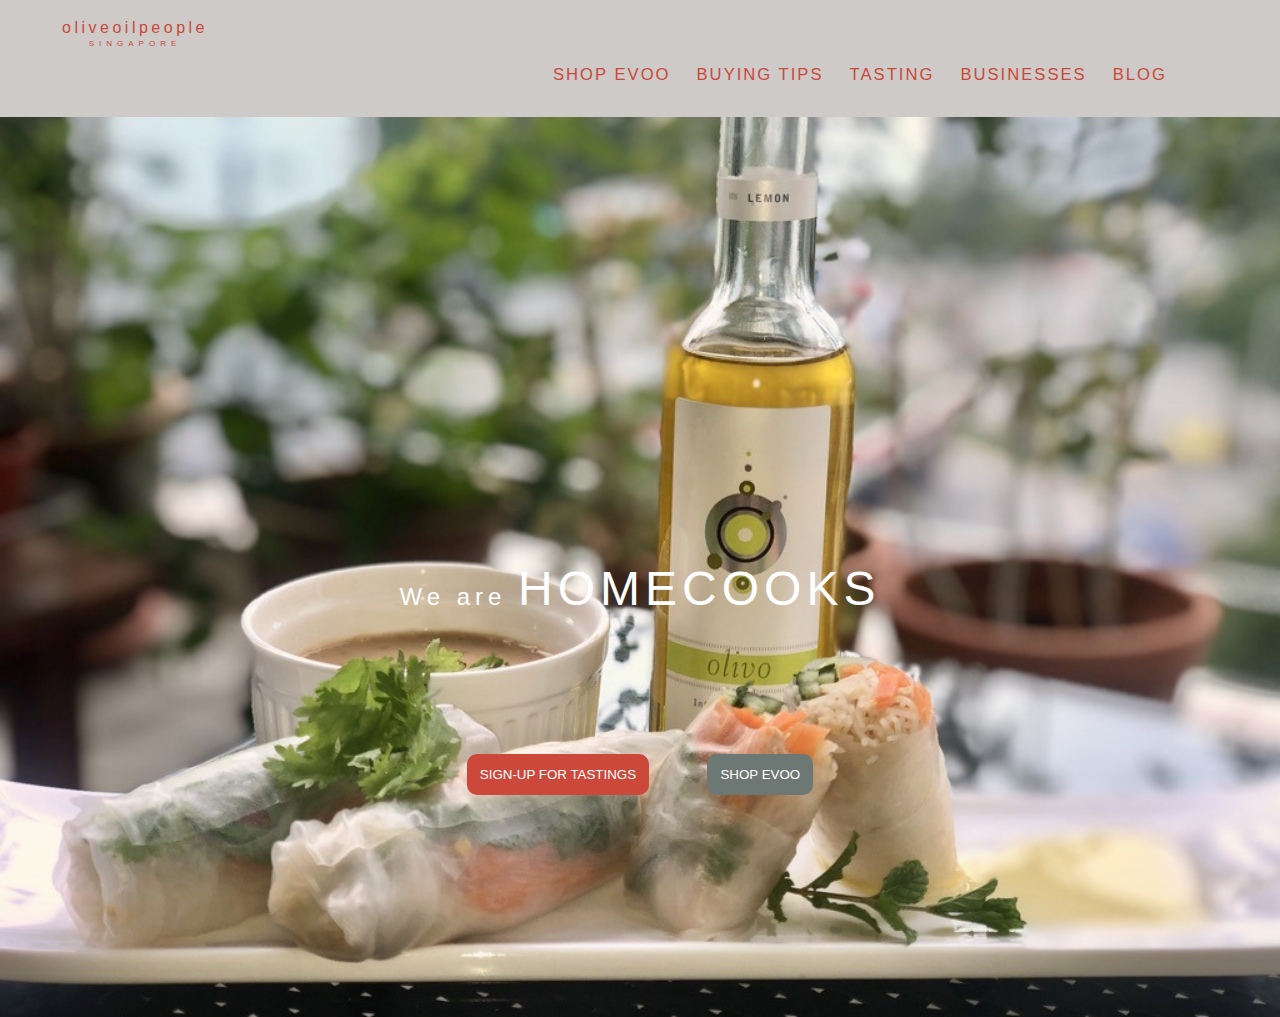
==== homecooks/homecooks.html @ 4d00a215 "update" ====
<!DOCTYPE html>
<html lang="en" dir="ltr">

<head>
  <meta charset="utf-8">
  <meta name="viewport" content="width=device-width, initial-scale=1.0">
  <meta http-equiv="X-UA-Compatible" content="ie=edge">
  <link rel="stylesheet" href="styles-homecooks.css">
  <title></title>
</head>

<body>
  <nav>

    <a href="../index.html" style="outline: none; text-decoration: none;"
    <div class="page-title">



      <p style="color: #cb483b; padding-top: 1.2em; font-size: 1em; letter-spacing: 3.5px;">oliveoilpeople</p>
      <p style="color: #cb483b; padding-top: 2px; font-size: 0.5em; letter-spacing: 5px;">SINGAPORE</p>



    </div>

  </a>

    <div class="hamburger">
      <div class="line"></div>
      <div class="line"></div>
      <div class="line"></div>
    </div>

    <ul class="nav-links">
      <li><a href="#">SHOP EVOO</a></li>
      <li><a href="homecooks.html">BUYING TIPS</a></li>
      <li><a href="../tasters/tasters.html">TASTING</a></li>
      <li><a href="#">BUSINESSES</a></li>
      <li><a href="../learners/learners.html">BLOG</a></li>
    </ul>

  </nav>





  <div class="landing">

    <img class="tasters-img" src="homecooks.jpeg" alt="homecooks-image">

    <div class="landing-content">


      <div class="tasters-heading">
        <p><span>We are </span><span style="font-size: 2em;">HOMECOOKS</span></p>
      </div>

      <div class="buttons-landing">
        <button class="button1" type="button" name="button">SIGN-UP FOR TASTINGS</button>
        <button class="button2" type="button" name="button-shop">SHOP EVOO</button>
      </div>
    </div>

  </div>

  <script src="app.js">

  </script>

</body>

</html>
---- homecooks/styles-homecooks.css ----
* {
  margin: 0;
  padding: 0;
  box-sizing: border-box;
}

body {
  font-family: "Gill Sans MT", "Gill Sans", "Calibri", sans-serif;
  letter-spacing: 2px;
  background: #CECAC8;
}

nav {
  height: 13vh;
  background: #CECAC8;
}

li {
  margin-left: 10px;
  margin-right: 10px;
}

.page-title {
  height: 10vh;
  width: 30vh;
  background-color: #CECAC8;
  position: absolute;
  text-align: center;
}

.nav-links {
  display: flex;
  list-style: none;
  width: 50%;
  height: 100%;
  justify-content: space-around;
  align-items: center;
  padding-top: 2em;
  margin-left: auto;
  margin-right: 6.25em;
}

.nav-links li a {
  color: #cb483b;
  text-decoration: none;
  font-size: 1.3vw;
}

.landing {
  height: 100vh;
  display: flex;
  justify-content: center;
  align-items: center;
  overflow: hidden;
}

.landing-content {
  position: absolute;
  display: flex;
  flex-direction: column;
  width: 100vw;
  height: 500px;
  padding-top: 150px;
  margin-top: 50px;
  justify-content: center;
  align-items: center;
}

.tasters-heading {
  position: relative;
  padding: 1em;
  margin-bottom: 4em;
  margin-top: 2em;
}

.tasters-heading p {
  color: white;
  font-size: 1.5em;
  letter-spacing: 5px;
}

.buttons-landing {
  position: relative;
  margin-top: 2em;
}

.button1 {
  padding: 1em;
  margin: 2vw;
  border-radius: 10px;
  border-width: 0;
  background-color: #cb483b;
  color: white;
}

.button2 {
  padding: 1em;
  margin: 2vw;
  border-radius: 10px;
  border-width: 0;
  background-color: #6d7773;
  color: white;
}

.tasters-img {
  width: 100vw;
}

@media screen and (max-width: 768px) {
  .line {
    width: 30px;
    height: 3px;
    background: #cb483b;
    margin: 5px;
  }

  /*
  @media (hover:hover) {
    .button1:hover{
      background-color: #6d7773;
    }
    .button2:hover{
      background-color: #cb483b;
  }

*/
  nav {
    position: relative;
  }

  .hamburger {
    position: absolute;
    cursor: pointer;
    right: 5%;
    top: 50%;
    transform: translate(-5%, -50%);
    z-index: 4;
  }

  .nav-links {
    position: fixed;
    background: #CECAC8;
    height: 100vh;
    width: 100%;
    flex-direction: column;
    clip-path: circle(100px at 90% -15%);
    -webkit-clip-path: circle(100px at 90% -15%);
    transition: all 0.5s ease-out;
    pointer-events: none;
    z-index: 3;
  }

  .nav-links.open {
    clip-path: circle(1400px at 100% -15%);
    -webkit-clip-path: circle(1400px at 100% -15%);
    pointer-events: all;
    padding-right: 0;
    padding-top: 100px;
    padding-bottom: 100px;
    z-index: 3;
  }

  .landing {
    overflow: hidden;
    align-items: center;
    flex-direction: column;
  }

  .nav-links li {
    opacity: 0;
  }

  .nav-links li a {
    font-size: 25px;
  }

  .nav-links li:nth-child(1) {
    transition: all 0.7s ease 0.1s;
  }

  .nav-links li:nth-child(2) {
    transition: all 0.7s ease 0.2s;
  }

  .nav-links li:nth-child(3) {
    transition: all 0.7s ease 0.3s;
  }

  .nav-links li:nth-child(4) {
    transition: all 0.7s ease 0.4s;
  }

  .nav-links li:nth-child(5) {
    transition: all 0.7s ease 0.5s;
  }

  li.fade {
    opacity: 1;
  }

  .homecooks-img {
    width: auto;
    height: auto
  }
}
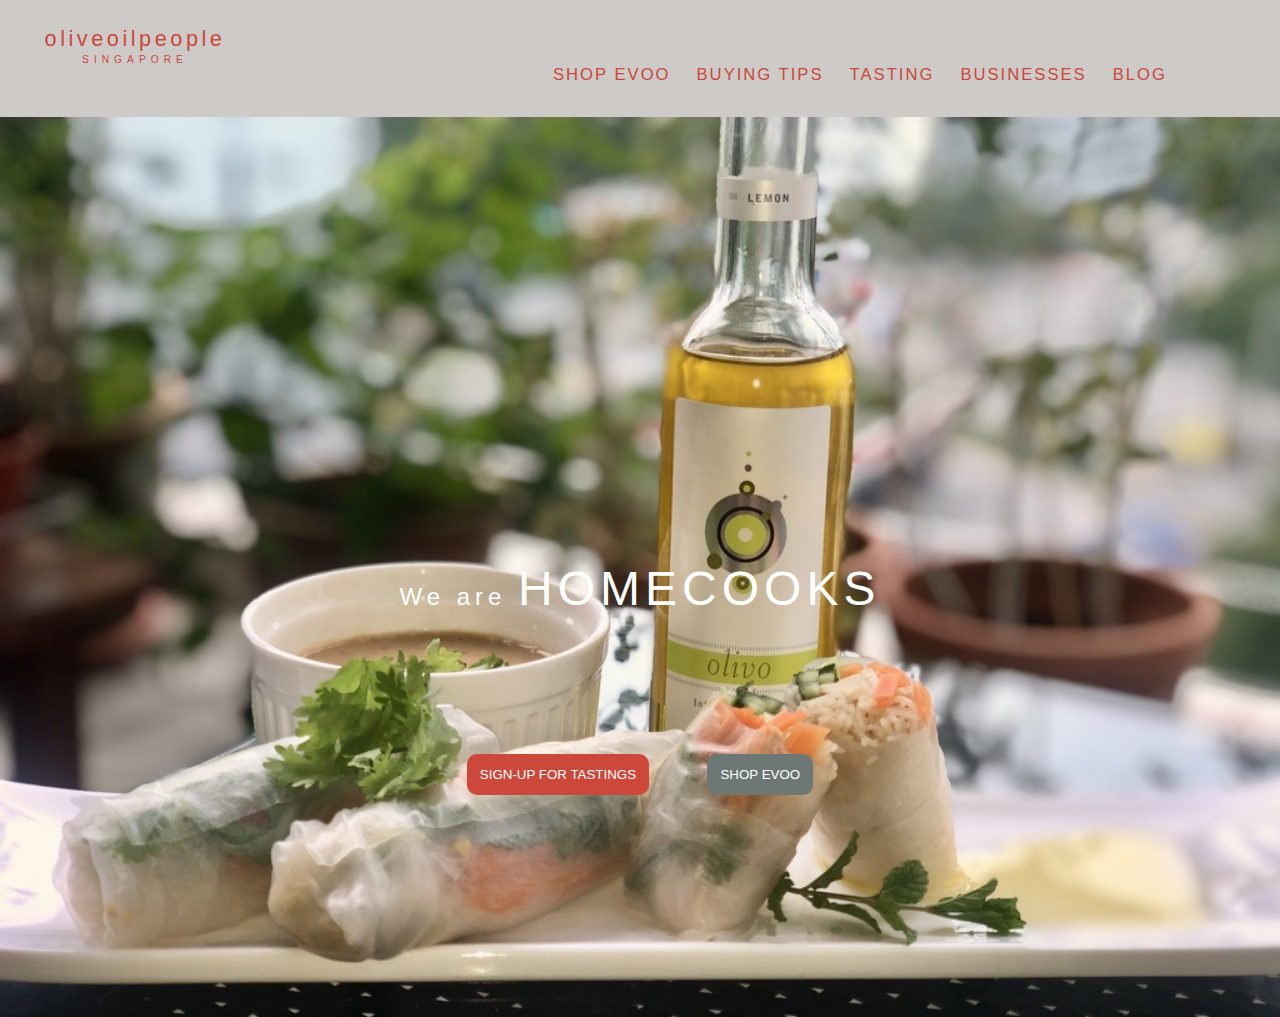
==== commit 633fef93: "update" ====
--- a/homecooks/homecooks.html
+++ b/homecooks/homecooks.html
@@ -10,6 +10,10 @@
 </head>
 
 <body>
+
+  <header>
+
+
   <nav>
 
     <a href="../index.html" style="outline: none; text-decoration: none;"
@@ -17,8 +21,8 @@
 
 
 
-      <p style="color: #cb483b; padding-top: 1.2em; font-size: 1em; letter-spacing: 3.5px;">oliveoilpeople</p>
-      <p style="color: #cb483b; padding-top: 2px; font-size: 0.5em; letter-spacing: 5px;">SINGAPORE</p>
+      <p style="color: #cb483b; padding-top: 1.2em; font-size: 1.7vw; letter-spacing: 3.5px;">oliveoilpeople</p>
+      <p style="color: #cb483b; padding-top: 2px; font-size: 0.8vw; letter-spacing: 5px;">SINGAPORE</p>
 
 
 
@@ -42,7 +46,7 @@
 
   </nav>
 
-
+</header>
 
 
 
--- a/homecooks/styles-homecooks.css
+++ b/homecooks/styles-homecooks.css
@@ -8,6 +8,12 @@
   font-family: "Gill Sans MT", "Gill Sans", "Calibri", sans-serif;
   letter-spacing: 2px;
   background: #CECAC8;
+}
+
+header{
+  position: sticky;
+  top: 0;
+  z-index: 10;
 }
 
 nav {
@@ -198,7 +204,7 @@
     opacity: 1;
   }
 
-  .homecooks-img {
+  .tasters-img {
     width: auto;
     height: auto
   }
